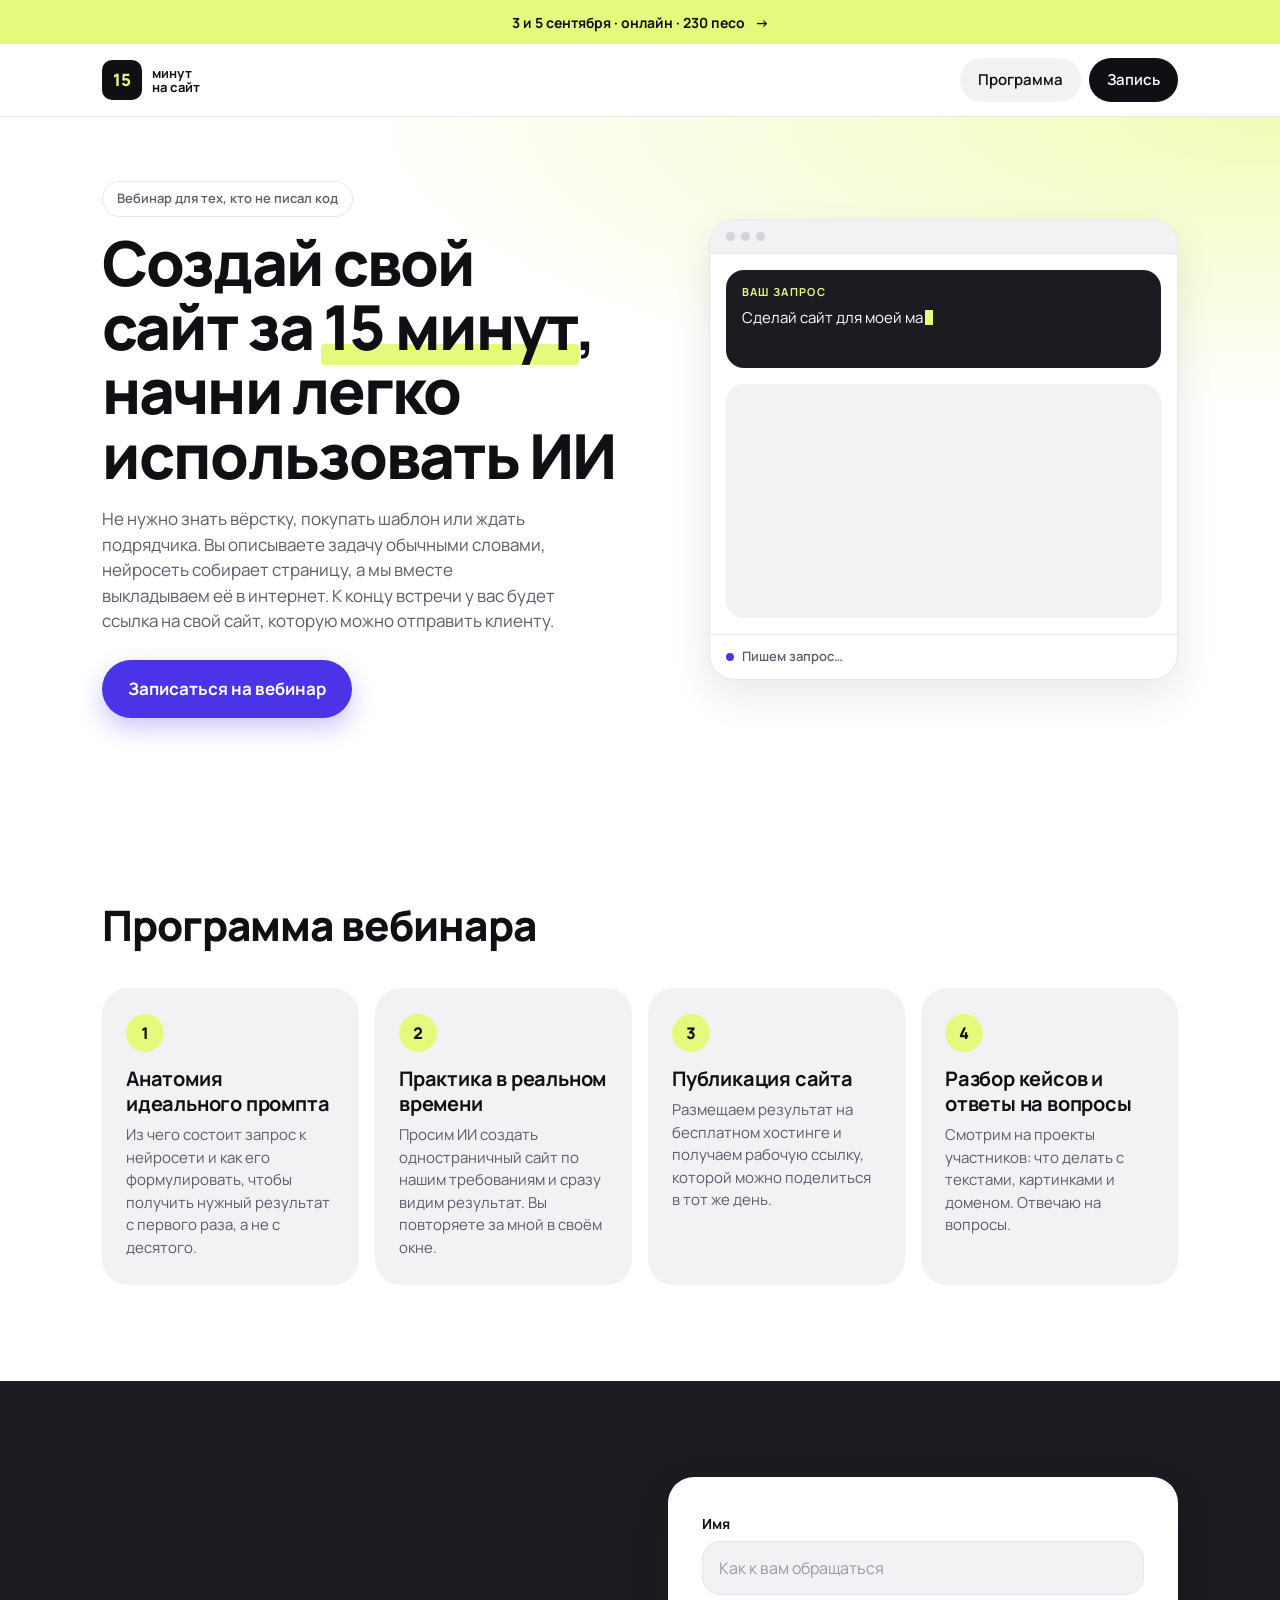
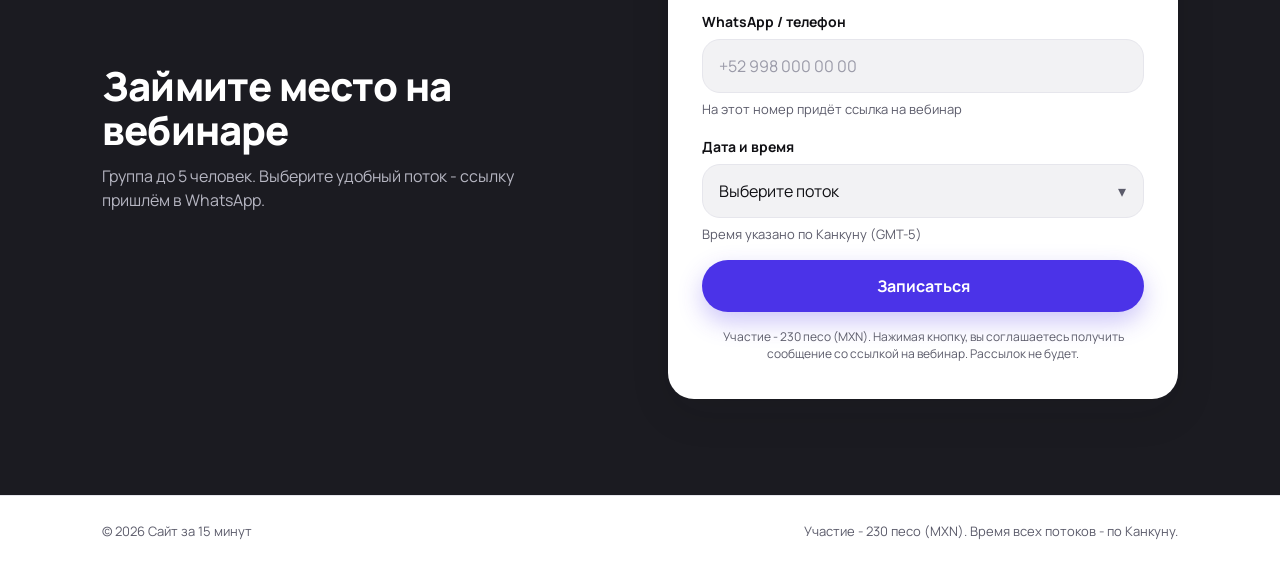
==== index.html @ 98f20315 "initial commit Co-Authored-By: Claude Opus 5 <noreply@anthropic.com>" ====
<!DOCTYPE html>
<html lang="ru">
<head>
<meta charset="utf-8">
<meta name="viewport" content="width=device-width, initial-scale=1, viewport-fit=cover">
<meta name="theme-color" content="#ffffff">
<title>Сайт за 15 минут с помощью ИИ - онлайн-вебинар</title>
<meta name="description" content="Онлайн-вебинар: создаём и публикуем настоящий сайт за 15 минут с помощью нейросети. Без кода и опыта в разработке. Участие - 230 песо (MXN).">

<!-- Ссылку открывают из WhatsApp, поэтому превью ссылки важно -->
<meta property="og:type" content="website">
<meta property="og:title" content="Создай свой сайт за 15 минут">
<meta property="og:description" content="Вебинар для тех, кто никогда не программировал. Промпт - сайт - рабочая ссылка. Участие - 230 песо.">
<meta property="og:locale" content="ru_RU">

<link rel="preconnect" href="https://fonts.googleapis.com">
<link rel="preconnect" href="https://fonts.gstatic.com" crossorigin>
<link href="https://fonts.googleapis.com/css2?family=Manrope:wght@400;500;600;700;800&display=swap" rel="stylesheet">
<link rel="stylesheet" href="style.css">
</head>
<body id="top">

<a class="skip-link" href="#form">Перейти к записи</a>

<!-- Промо-полоса: единственный яркий акцент в шапке, ведёт сразу к форме -->
<a class="promo" href="#form">
  <span class="promo__text">3 и 5 сентября · онлайн · 230 песо</span>
  <span class="promo__arrow" aria-hidden="true">&rarr;</span>
</a>

<header class="header">
  <div class="wrap header__inner">
    <a class="brand" href="#top">
      <span class="brand__mark">15</span>
      <span class="brand__name">минут<br>на сайт</span>
    </a>
    <nav class="nav" aria-label="Разделы страницы">
      <a class="nav__link" href="#agenda">Программа</a>
      <a class="nav__link nav__link--cta" href="#form">Запись</a>
    </nav>
  </div>
</header>

<main>

  <!-- ГЛАВНЫЙ ЭКРАН -->
  <section class="hero">
    <div class="wrap hero__inner">
      <div class="hero__copy">
        <p class="eyebrow">Вебинар для тех, кто не писал код</p>
        <h1 class="hero__title">Создай свой сайт за&nbsp;<span class="mark">15 минут</span>, начни легко использовать ИИ</h1>
        <p class="hero__sub">
          Не нужно знать вёрстку, покупать шаблон или ждать подрядчика. Вы описываете задачу обычными словами,
          нейросеть собирает страницу, а мы вместе выкладываем её в интернет. К концу встречи у вас будет
          ссылка на свой сайт, которую можно отправить клиенту.
        </p>
        <div class="hero__actions">
          <a class="btn btn--primary btn--lg" href="#form">Записаться на вебинар</a>
        </div>
      </div>

      <!-- Фирменный элемент: запрос превращается в сайт прямо на первом экране -->
      <div class="demo" aria-hidden="true">
        <div class="demo__bar">
          <span class="demo__dot"></span><span class="demo__dot"></span><span class="demo__dot"></span>
        </div>
        <div class="demo__body">
          <div class="demo__prompt">
            <span class="demo__label">Ваш запрос</span>
            <p class="demo__typing"><span class="demo__typed"></span><span class="demo__caret"></span></p>
          </div>
          <div class="demo__preview">
            <span class="ph ph--nav"></span>
            <span class="ph ph--hero"></span>
            <span class="ph ph--line"></span>
            <span class="ph ph--line ph--short"></span>
            <span class="ph ph--grid"></span>
            <span class="ph ph--btn"></span>
          </div>
        </div>
        <div class="demo__status">
          <span class="demo__pulse"></span>
          <span class="demo__statusText">Пишем запрос…</span>
        </div>
      </div>
    </div>
  </section>

  <!-- ПРОГРАММА -->
  <section class="section" id="agenda">
    <div class="wrap">
      <h2 class="section__title">Программа вебинара</h2>

      <ol class="agenda">
        <li class="card reveal">
          <span class="chip">1</span>
          <h3 class="card__title">Анатомия идеального промпта</h3>
          <p class="card__text">Из чего состоит запрос к нейросети и как его формулировать, чтобы получить нужный результат с первого раза, а не с десятого.</p>
        </li>
        <li class="card reveal">
          <span class="chip">2</span>
          <h3 class="card__title">Практика в реальном времени</h3>
          <p class="card__text">Просим ИИ создать одностраничный сайт по нашим требованиям и сразу видим результат. Вы повторяете за мной в своём окне.</p>
        </li>
        <li class="card reveal">
          <span class="chip">3</span>
          <h3 class="card__title">Публикация сайта</h3>
          <p class="card__text">Размещаем результат на бесплатном хостинге и получаем рабочую ссылку, которой можно поделиться в тот же день.</p>
        </li>
        <li class="card reveal">
          <span class="chip">4</span>
          <h3 class="card__title">Разбор кейсов и ответы на вопросы</h3>
          <p class="card__text">Смотрим на проекты участников: что делать с текстами, картинками и доменом. Отвечаю на вопросы.</p>
        </li>
      </ol>
    </div>
  </section>

  <!-- ФОРМА ЗАПИСИ -->
  <section class="signup" id="form">
    <div class="wrap signup__inner">
      <div class="signup__pitch">
        <h2 class="signup__title">Займите место на вебинаре</h2>
        <p class="signup__sub">Группа до 5 человек. Выберите удобный поток - ссылку пришлём в WhatsApp.</p>
      </div>

      <div class="formcard">
        <form class="form" id="signupForm" action="https://formspree.io/f/xkjnnkjz" method="POST" novalidate>
          <div class="field">
            <label class="label" for="name">Имя</label>
            <input class="input" id="name" name="name" type="text" required autocomplete="given-name" placeholder="Как к вам обращаться">
          </div>

          <div class="field">
            <label class="label" for="phone">WhatsApp / телефон</label>
            <input class="input" id="phone" name="phone" type="tel" required inputmode="tel" autocomplete="tel" placeholder="+52 998 000 00 00">
            <p class="hint">На этот номер придёт ссылка на вебинар</p>
          </div>

          <!-- Занятость потоков берётся из slots.js, разметка ниже - запасной вариант -->
          <div class="field" id="sessionField">
            <label class="label" for="session">Дата и время</label>
            <div class="select">
              <select class="input" id="session" name="session" required>
                <option value="" disabled selected>Выберите поток</option>
                <option value="3 сентября, 10:30">3 сентября, 10:30</option>
                <option value="3 сентября, 19:30">3 сентября, 19:30</option>
                <option value="5 сентября, 10:30">5 сентября, 10:30</option>
                <option value="5 сентября, 19:30">5 сентября, 19:30</option>
              </select>
              <span class="select__arrow" aria-hidden="true">&#9662;</span>
            </div>
            <p class="hint">Время указано по Канкуну (GMT-5)</p>
          </div>

          <!-- Уходит в заявку вместо списка потоков, когда все они заполнены -->
          <input type="hidden" id="waitlistSession" name="session" value="Лист ожидания: все потоки заполнены" disabled>

          <p class="notice" id="waitlistNotice" role="status" hidden>
            К сожалению, все даты заполнены, мы добавим вас в список ожидания, если вдруг кто-то отменится.
            Либо напишите, какие другие даты вам были бы удобны: мы постараемся запланировать следующие
            мероприятия на самые популярные даты.
          </p>

          <div class="field" id="waitlistField" hidden>
            <label class="label" for="preferred">Комментарий</label>
            <textarea class="input input--area" id="preferred" name="preferred_dates" rows="3" placeholder="Напишите Ваши пожелания" disabled></textarea>
          </div>

          <!-- Служебные поля Formspree: тема письма и ловушка для ботов -->
          <input type="hidden" name="_subject" value="Заявка на вебинар: сайт за 15 минут">
          <input class="gotcha" type="text" name="_gotcha" tabindex="-1" autocomplete="off" aria-hidden="true">

          <button class="btn btn--primary btn--block" id="submitBtn" type="submit">Записаться</button>
          <p class="form__note">Участие - 230 песо (MXN). Нажимая кнопку, вы соглашаетесь получить сообщение со ссылкой на вебинар. Рассылок не будет.</p>
          <p class="form__error" id="formError" role="alert" hidden></p>
        </form>

        <div class="success" id="formSuccess" hidden>
          <span class="success__badge" aria-hidden="true">&#10003;</span>
          <h3 class="success__title" id="successTitle">Вы записаны</h3>
          <p class="success__text" id="successText">Ссылку пришлём в WhatsApp за час до начала. До встречи!</p>
          <button class="btn btn--ghost" id="backBtn" type="button">Заполнить форму ещё раз</button>
        </div>
      </div>
    </div>
  </section>

</main>

<footer class="footer">
  <div class="wrap footer__inner">
    <p class="footer__copy">&copy; <span id="year">2026</span> Сайт за 15 минут</p>
    <p class="footer__note">Участие - 230 песо (MXN). Время всех потоков - по Канкуну.</p>
  </div>
</footer>

<!-- Липкая кнопка на телефоне: главный путь к конверсии -->
<div class="dock" id="dock" hidden>
  <a class="btn btn--primary btn--block" href="#form">Записаться на вебинар</a>
</div>

<!-- Занятость потоков: правится вручную, подключается до основного скрипта -->
<script src="slots.js"></script>
<script src="script.js"></script>
</body>
</html>
---- style.css ----
/* =========================================================
   Сайт за 15 минут - лендинг вебинара
   Подход mobile-first: базовые стили описывают телефон,
   медиазапросы (min-width) только расширяют макет.
   ========================================================= */

/* ---------- Токены ---------- */
:root {
  --ink: #101014;
  --ink-soft: #5c5c6b;
  --paper: #ffffff;
  --mist: #f2f2f4;
  --line: #e6e6ec;
  --lime: #e4fa7c;
  --lime-deep: #cfef4e;
  --violet: #4b33e8;
  --violet-dark: #3a25c4;
  --coal: #1b1b21;

  --radius-sm: 12px;
  --radius: 18px;
  --radius-lg: 26px;
  --radius-pill: 999px;

  --shadow-sm: 0 2px 10px rgba(16, 16, 20, .06);
  --shadow-md: 0 14px 40px rgba(16, 16, 20, .10);
  --shadow-cta: 0 10px 24px rgba(75, 51, 232, .28);

  --gap: 16px;
  --pad-x: 20px;           /* горизонтальные поля страницы на телефоне */
  --header-h: 60px;

  --font: "Manrope", -apple-system, BlinkMacSystemFont, "Segoe UI", Roboto, Arial, sans-serif;
}

/* ---------- Сброс ---------- */
*, *::before, *::after { box-sizing: border-box; }

html {
  -webkit-text-size-adjust: 100%;
  scroll-behavior: smooth;
}

body {
  margin: 0;
  background: var(--paper);
  color: var(--ink);
  font-family: var(--font);
  font-size: 16px;
  line-height: 1.5;
  -webkit-font-smoothing: antialiased;
  overflow-x: hidden;            /* страховка от горизонтального скролла на телефоне */
}

h1, h2, h3, p, ul, ol, figure { margin: 0; }
ul, ol { padding: 0; list-style: none; }
img { max-width: 100%; display: block; }
a { color: inherit; text-decoration: none; }
button, input, select { font: inherit; color: inherit; }

[hidden] { display: none !important; }

/* Видимый фокус для клавиатуры - не убираем аутлайн совсем */
:focus-visible {
  outline: 3px solid var(--violet);
  outline-offset: 2px;
  border-radius: 6px;
}

.skip-link {
  position: absolute;
  left: -9999px;
  top: 0;
  z-index: 100;
  padding: 12px 18px;
  background: var(--ink);
  color: var(--paper);
  border-radius: 0 0 var(--radius-sm) 0;
}
.skip-link:focus { left: 0; }

/* Общий контейнер */
.wrap {
  width: 100%;
  max-width: 1140px;
  margin: 0 auto;
  padding: 0 var(--pad-x);
}

/* Якорные переходы не прячутся под липкой шапкой */
:target { scroll-margin-top: calc(var(--header-h) + 12px); }
#agenda, #form { scroll-margin-top: calc(var(--header-h) + 12px); }

/* ---------- Промо-полоса ---------- */
.promo {
  display: flex;
  align-items: center;
  justify-content: center;
  gap: 10px;
  min-height: 44px;                 /* комфортная зона нажатия */
  padding: 10px 16px;
  background: var(--lime);
  color: var(--ink);
  font-size: 14px;
  font-weight: 700;
  text-align: center;
}
.promo__arrow { transition: transform .2s ease; }
.promo:hover .promo__arrow { transform: translateX(4px); }

/* ---------- Шапка ---------- */
.header {
  position: sticky;
  top: 0;
  z-index: 40;
  background: rgba(255, 255, 255, .88);
  backdrop-filter: saturate(180%) blur(12px);
  -webkit-backdrop-filter: saturate(180%) blur(12px);
  border-bottom: 1px solid var(--line);
}

.header__inner {
  display: flex;
  align-items: center;
  justify-content: space-between;
  gap: 12px;
  min-height: var(--header-h);
}

.brand {
  display: flex;
  align-items: center;
  gap: 10px;
}
.brand__mark {
  display: grid;
  place-items: center;
  width: 34px;
  height: 34px;
  background: var(--ink);
  color: var(--lime);
  border-radius: 10px;
  font-size: 15px;
  font-weight: 800;
  letter-spacing: -.02em;
}
.brand__name {
  font-size: 12px;
  font-weight: 700;
  line-height: 1.1;
  letter-spacing: .01em;
  text-transform: lowercase;
}

.nav {
  display: flex;
  align-items: center;
  gap: 8px;
}
/* Всего два раздела - бургер не нужен, компактные пилюли надёжнее на телефоне */
.nav__link {
  padding: 9px 14px;
  border-radius: var(--radius-pill);
  background: var(--mist);
  font-size: 14px;
  font-weight: 600;
  white-space: nowrap;
  transition: background .2s ease, color .2s ease;
}
.nav__link:hover { background: #e7e7ec; }
.nav__link--cta {
  background: var(--ink);
  color: var(--paper);
}
.nav__link--cta:hover { background: #26262e; }

/* ---------- Кнопки ---------- */
.btn {
  display: inline-flex;
  align-items: center;
  justify-content: center;
  gap: 8px;
  min-height: 52px;
  padding: 14px 26px;
  border: 0;
  border-radius: var(--radius-pill);
  font-size: 16px;
  font-weight: 700;
  text-align: center;
  cursor: pointer;
  transition: transform .12s ease, background .2s ease, box-shadow .2s ease;
}
.btn:active { transform: translateY(1px); }

.btn--primary {
  background: var(--violet);
  color: #fff;
  box-shadow: var(--shadow-cta);
}
.btn--primary:hover { background: var(--violet-dark); }

.btn--lg {
  min-height: 58px;
  font-size: 17px;
}
.btn--block {
  display: flex;
  width: 100%;
}
.btn--ghost {
  background: transparent;
  border: 1.5px solid var(--line);
  color: var(--ink);
}
.btn--ghost:hover { background: var(--mist); }

.btn.is-busy {
  background: var(--ink-soft);
  box-shadow: none;
  pointer-events: none;
}

/* ---------- Хиро ---------- */
.hero {
  padding: 28px 0 40px;
  background:
    radial-gradient(120% 70% at 100% 0%, rgba(228, 250, 124, .55) 0%, rgba(228, 250, 124, 0) 60%),
    var(--paper);
}

.hero__inner {
  display: flex;
  flex-direction: column;
  gap: 28px;
}

.eyebrow {
  display: inline-block;
  margin-bottom: 14px;
  padding: 7px 14px;
  border: 1px solid var(--line);
  border-radius: var(--radius-pill);
  background: var(--paper);
  font-size: 13px;
  font-weight: 600;
  color: var(--ink-soft);
}

.hero__title {
  position: relative;                     /* контекст наложения для маркера под текстом */
  z-index: 0;
  font-size: clamp(32px, 8.5vw, 62px);   /* шкала растёт от телефона к десктопу */
  font-weight: 800;
  line-height: 1.04;
  letter-spacing: -.03em;
  text-wrap: balance;
}

/* Маркер как в референсе: акцент лежит под текстом, а не заливает его */
.mark {
  position: relative;
  white-space: nowrap;
}
.mark::after {
  content: "";
  position: absolute;
  left: -2px;
  right: -2px;
  bottom: .06em;
  height: .34em;
  background: var(--lime);
  border-radius: 4px;
  z-index: -1;
}

.hero__sub {
  margin-top: 18px;
  max-width: 46ch;
  font-size: 16px;
  color: var(--ink-soft);
}

.hero__actions { margin-top: 26px; }

/* ---------- Демонстрация «запрос - сайт» ---------- */
.demo {
  border: 1px solid var(--line);
  border-radius: var(--radius-lg);
  background: var(--paper);
  box-shadow: var(--shadow-md);
  overflow: hidden;
}

.demo__bar {
  display: flex;
  align-items: center;
  gap: 6px;
  padding: 12px 16px;
  background: var(--mist);
  border-bottom: 1px solid var(--line);
}
.demo__dot {
  width: 9px;
  height: 9px;
  border-radius: 50%;
  background: #d3d3dc;
}
.demo__body { padding: 16px; }

.demo__prompt {
  padding: 14px 16px;
  border-radius: var(--radius);
  background: var(--coal);
  color: #fff;
}
.demo__label {
  display: block;
  margin-bottom: 6px;
  font-size: 11px;
  font-weight: 700;
  letter-spacing: .12em;
  text-transform: uppercase;
  color: var(--lime);
}
.demo__typing {
  min-height: 3.2em;
  font-size: 14px;
  line-height: 1.6;
}
.demo__caret {
  display: inline-block;
  width: 8px;
  height: 1em;
  margin-left: 2px;
  background: var(--lime);
  vertical-align: -2px;
  animation: blink 1s steps(1) infinite;
}
@keyframes blink { 50% { opacity: 0; } }

.demo__preview {
  display: grid;
  gap: 10px;
  margin-top: 16px;
  padding: 16px;
  border-radius: var(--radius);
  background: var(--mist);
}
.ph {
  display: block;
  border-radius: 6px;
  background: #dcdce4;
  opacity: 0;
  transform: translateY(8px);
  transition: opacity .45s ease, transform .45s ease;
}
.demo__preview.is-built .ph { opacity: 1; transform: none; }
.demo__preview.is-built .ph:nth-child(1) { transition-delay: .05s; }
.demo__preview.is-built .ph:nth-child(2) { transition-delay: .18s; }
.demo__preview.is-built .ph:nth-child(3) { transition-delay: .31s; }
.demo__preview.is-built .ph:nth-child(4) { transition-delay: .40s; }
.demo__preview.is-built .ph:nth-child(5) { transition-delay: .52s; }
.demo__preview.is-built .ph:nth-child(6) { transition-delay: .66s; }

.ph--nav { width: 45%; height: 10px; }
.ph--hero { height: 44px; background: #c8c8d4; }
.ph--line { height: 8px; }
.ph--short { width: 62%; }
.ph--grid {
  height: 44px;
  background:
    linear-gradient(90deg, #dcdce4 0 32%, transparent 32% 34%, #dcdce4 34% 66%, transparent 66% 68%, #dcdce4 68% 100%);
}
.ph--btn {
  width: 108px;
  height: 26px;
  border-radius: var(--radius-pill);
  background: var(--lime-deep);
}

.demo__status {
  display: flex;
  align-items: center;
  gap: 8px;
  padding: 12px 16px;
  border-top: 1px solid var(--line);
  font-size: 13px;
  font-weight: 600;
  color: var(--ink-soft);
}
.demo__pulse {
  width: 8px;
  height: 8px;
  border-radius: 50%;
  background: var(--violet);
  animation: pulse 1.4s ease-in-out infinite;
}
@keyframes pulse {
  0%, 100% { opacity: .35; transform: scale(.8); }
  50%      { opacity: 1;   transform: scale(1.15); }
}

/* ---------- Секции ---------- */
.section { padding: 48px 0; }

.section__title {
  font-size: clamp(26px, 6.5vw, 42px);
  font-weight: 800;
  line-height: 1.1;
  letter-spacing: -.02em;
}
/* ---------- Программа ---------- */
.agenda {
  display: grid;
  gap: var(--gap);
  margin-top: 26px;
}

.card {
  padding: 22px 20px;
  border-radius: var(--radius-lg);
  background: var(--mist);
  transition: background .2s ease;
}
.card:hover { background: #ececf1; }

/* Порядковый номер шага: круглая таблетка с цифрой */
.chip {
  display: grid;
  place-items: center;
  width: 38px;
  height: 38px;
  margin-bottom: 14px;
  border-radius: var(--radius-pill);
  background: var(--lime);
  font-size: 16px;
  font-weight: 800;
  font-variant-numeric: tabular-nums;
}

.card__title {
  font-size: 19px;
  font-weight: 700;
  line-height: 1.25;
  letter-spacing: -.01em;
}
.card__text {
  margin-top: 8px;
  font-size: 15px;
  color: var(--ink-soft);
}

/* Появление карточек при скролле */
.reveal {
  opacity: 0;
  transform: translateY(14px);
  transition: opacity .5s ease, transform .5s ease;
}
.reveal.is-visible {
  opacity: 1;
  transform: none;
}

/* ---------- Форма записи ---------- */
.signup {
  padding: 48px 0;
  background: var(--coal);
  color: var(--paper);
}

.signup__inner {
  display: grid;
  gap: 28px;
}

.signup__title {
  font-size: clamp(26px, 6.5vw, 40px);
  font-weight: 800;
  line-height: 1.1;
  letter-spacing: -.02em;
}
.signup__sub {
  margin-top: 12px;
  max-width: 46ch;
  color: #b6b6c2;
}

.formcard {
  padding: 22px 18px;
  border-radius: var(--radius-lg);
  background: var(--paper);
  color: var(--ink);
  box-shadow: var(--shadow-md);
}

.form { display: grid; gap: 16px; }

.field { display: grid; gap: 7px; }

.label {
  font-size: 14px;
  font-weight: 700;
}

.input {
  width: 100%;
  min-height: 54px;                /* крупные поля: попасть пальцем с первого раза */
  padding: 14px 16px;
  border: 1.5px solid var(--line);
  border-radius: var(--radius);
  background: var(--mist);
  font-size: 16px;                 /* 16px не даёт iOS зумить страницу при фокусе */
  transition: border-color .2s ease, background .2s ease;
}
.input::placeholder { color: #9a9aa8; }
.input:focus {
  outline: none;
  border-color: var(--violet);
  background: var(--paper);
}
.input.is-invalid {
  border-color: #d92d20;
  background: #fff5f4;
}

.select { position: relative; }
.select .input {
  appearance: none;
  -webkit-appearance: none;
  padding-right: 44px;
}
.select__arrow {
  position: absolute;
  right: 18px;
  top: 50%;
  transform: translateY(-50%);
  pointer-events: none;
  color: var(--ink-soft);
}

.input--area {
  min-height: 104px;
  line-height: 1.5;
  resize: vertical;
}

/* Занятые потоки видно в списке, но выбрать их нельзя */
.input option:disabled { color: #a0a0ad; }

.hint {
  font-size: 13px;
  color: var(--ink-soft);
}

/* Сообщение про лист ожидания: акцент лаймом, без тревожного красного */
.notice {
  padding: 14px 16px;
  border: 1px solid var(--lime-deep);
  border-radius: var(--radius);
  background: #fbfee6;
  font-size: 14px;
  line-height: 1.5;
}

.gotcha {
  position: absolute;
  left: -9999px;
  opacity: 0;
  height: 0;
}

.form__note {
  font-size: 12px;
  line-height: 1.45;
  color: var(--ink-soft);
  text-align: center;
}
.form__error {
  padding: 12px 14px;
  border-radius: var(--radius-sm);
  background: #fff1f0;
  color: #a4231a;
  font-size: 14px;
  font-weight: 600;
}

.success { text-align: center; padding: 18px 4px; }
.success__badge {
  display: grid;
  place-items: center;
  width: 56px;
  height: 56px;
  margin: 0 auto 16px;
  border-radius: 50%;
  background: var(--lime);
  font-size: 24px;
  font-weight: 800;
}
.success__title {
  font-size: 22px;
  font-weight: 800;
  letter-spacing: -.01em;
}
.success__text {
  margin-top: 10px;
  color: var(--ink-soft);
}
.success .btn--ghost { margin-top: 22px; }

/* ---------- Подвал ---------- */
.footer {
  padding: 26px 0;
  border-top: 1px solid var(--line);
}
.footer__inner {
  display: grid;
  gap: 6px;
  font-size: 13px;
  color: var(--ink-soft);
}

/* ---------- Липкая кнопка на телефоне ---------- */
.dock {
  position: fixed;
  left: 0;
  right: 0;
  bottom: 0;
  z-index: 45;
  padding: 10px var(--pad-x) calc(10px + env(safe-area-inset-bottom));
  background: rgba(255, 255, 255, .92);
  backdrop-filter: blur(12px);
  -webkit-backdrop-filter: blur(12px);
  border-top: 1px solid var(--line);
  animation: dock-in .25s ease;
}
@keyframes dock-in {
  from { transform: translateY(100%); }
  to   { transform: none; }
}

/* =========================================================
   Планшет: 600px+
   ========================================================= */
@media (min-width: 600px) {
  :root { --pad-x: 32px; }

  .hero { padding: 44px 0 56px; }
  .hero__sub { font-size: 17px; }

  .section { padding: 72px 0; }
  .agenda { grid-template-columns: 1fr 1fr; }
  .card { padding: 26px 24px; }

  .signup { padding: 72px 0; }
  .formcard { padding: 30px 28px; }

  .footer__inner {
    grid-template-columns: 1fr auto;
    align-items: center;
  }
  .footer__note { text-align: right; }
}

/* =========================================================
   Десктоп: 960px+
   ========================================================= */
@media (min-width: 960px) {
  :root { --header-h: 72px; }

  .brand__mark { width: 40px; height: 40px; font-size: 17px; }
  .brand__name { font-size: 13px; }
  .nav__link { padding: 11px 18px; font-size: 15px; }

  .hero { padding: 64px 0 88px; }
  .hero__inner {
    flex-direction: row;
    align-items: center;
    gap: 56px;
  }
  .hero__copy { flex: 1 1 54%; }
  .demo { flex: 1 1 46%; }
  .demo__typing { font-size: 15px; }
  .ph--hero { height: 56px; }

  .section { padding: 96px 0; }
  .agenda {
    grid-template-columns: repeat(4, 1fr);
    margin-top: 40px;
  }
  .card__title { font-size: 20px; }

  .signup { padding: 96px 0; }
  .signup__inner {
    grid-template-columns: 1fr 1fr;
    gap: 56px;
    align-items: center;
  }
  .formcard { padding: 36px 34px; }

  /* На большом экране липкая кнопка не нужна - CTA и так на виду */
  .dock { display: none !important; }
}

/* ---------- Уважение к системным настройкам ---------- */
@media (prefers-reduced-motion: reduce) {
  html { scroll-behavior: auto; }
  *, *::before, *::after {
    animation-duration: .001ms !important;
    animation-iteration-count: 1 !important;
    transition-duration: .001ms !important;
  }
  .reveal { opacity: 1; transform: none; }
  .ph { opacity: 1; transform: none; }
}
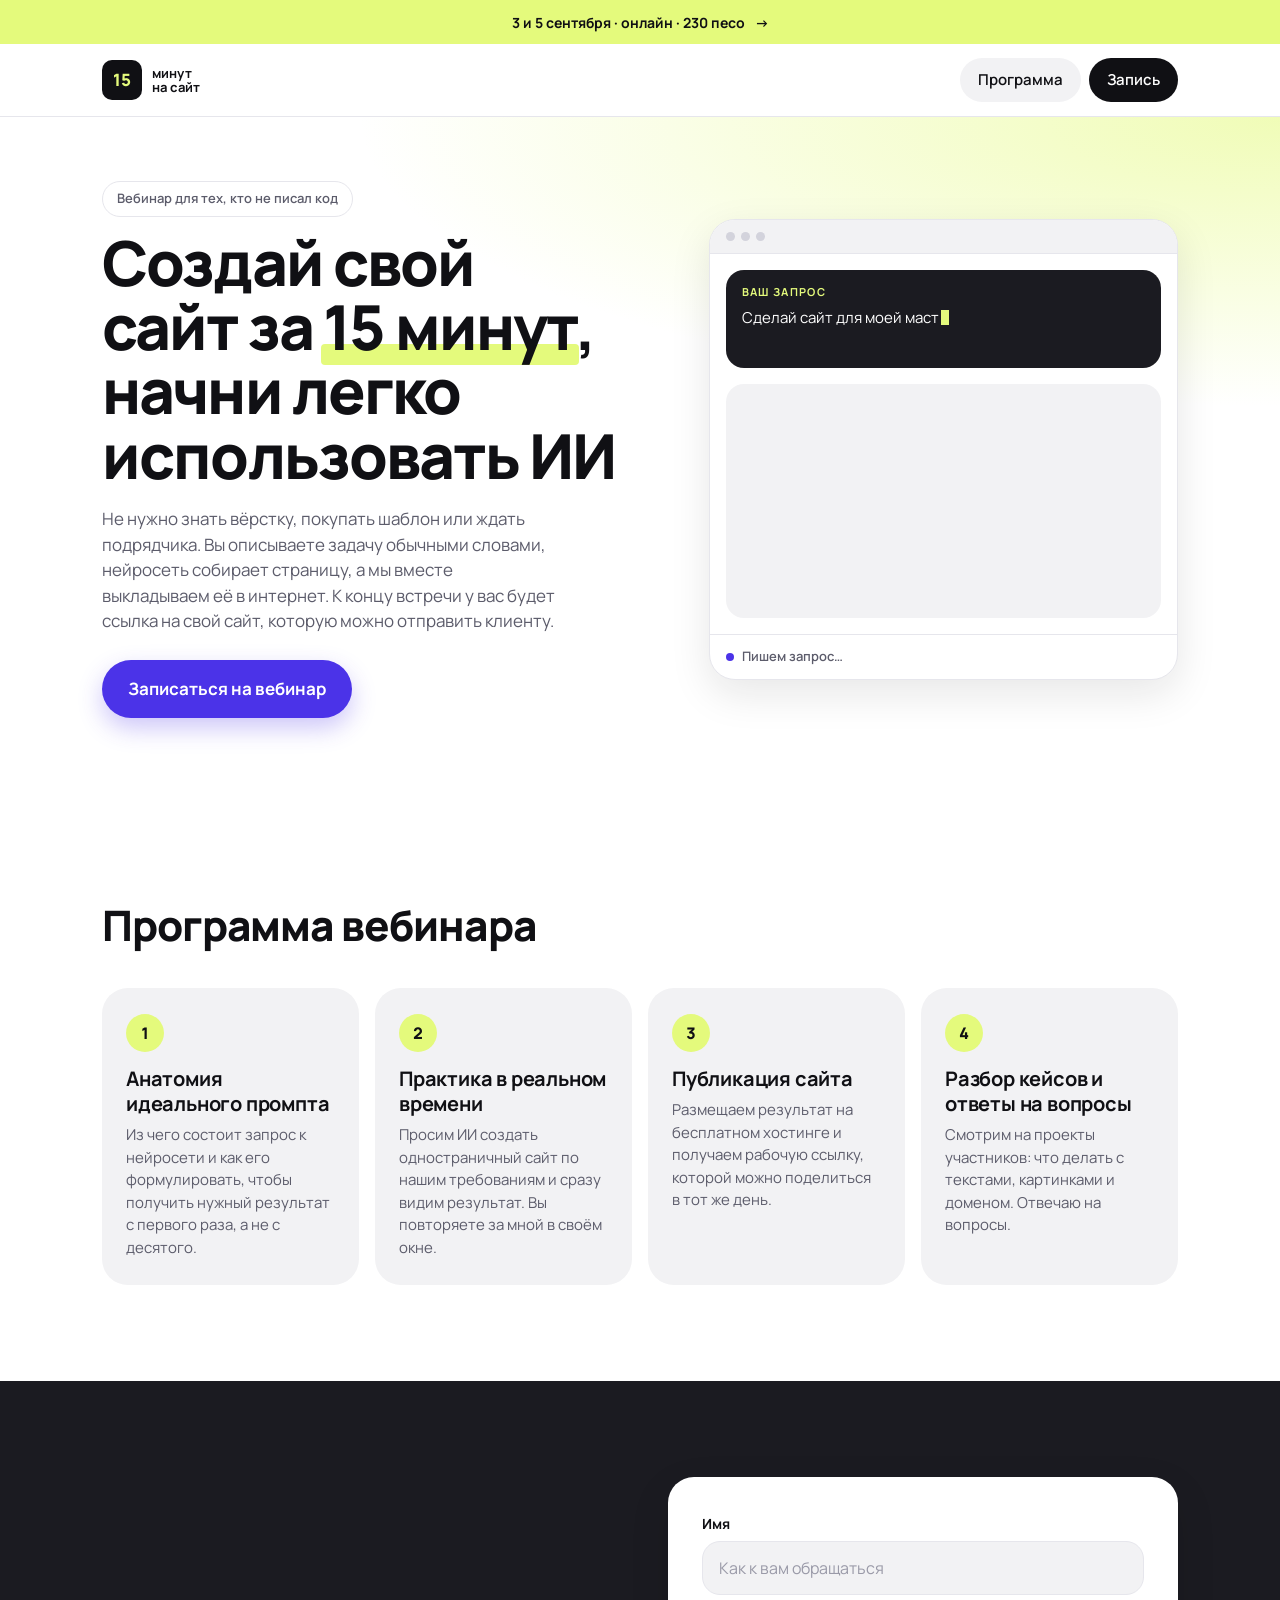
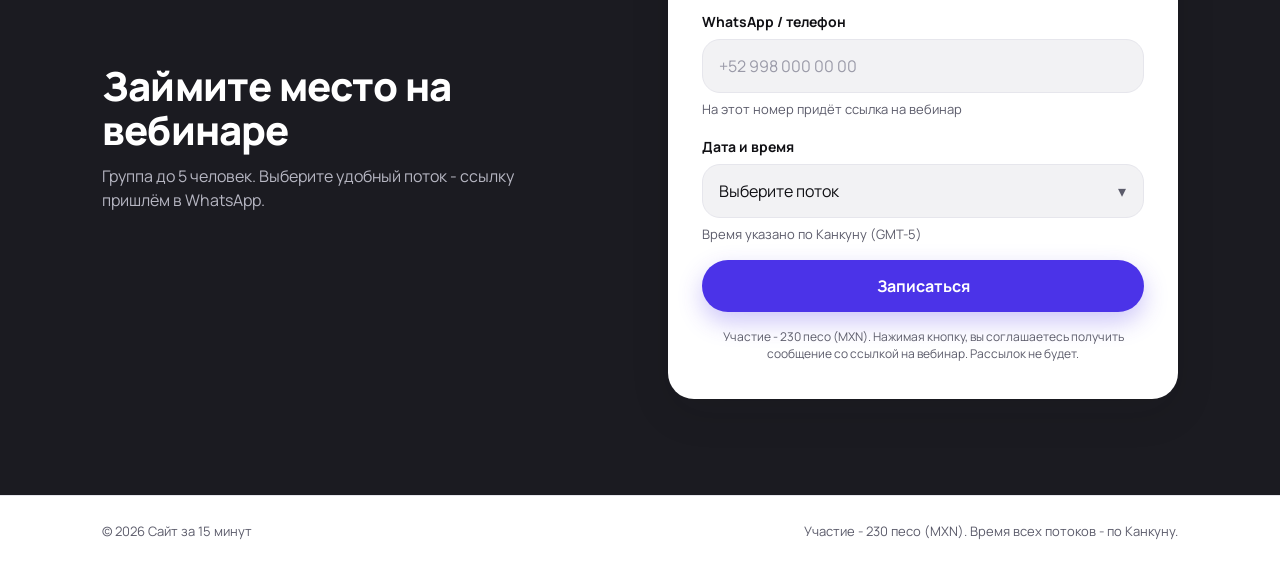
==== commit b1313d58: "add favicon Co-Authored-By: Claude Opus 5 <noreply@anthropic.com>" ====
--- a/index.html
+++ b/index.html
@@ -12,6 +12,9 @@
 <meta property="og:title" content="Создай свой сайт за 15 минут">
 <meta property="og:description" content="Вебинар для тех, кто никогда не программировал. Промпт - сайт - рабочая ссылка. Участие - 230 песо.">
 <meta property="og:locale" content="ru_RU">
+
+<link rel="icon" href="favicon.svg" type="image/svg+xml">
+<link rel="apple-touch-icon" href="favicon.svg">
 
 <link rel="preconnect" href="https://fonts.googleapis.com">
 <link rel="preconnect" href="https://fonts.gstatic.com" crossorigin>
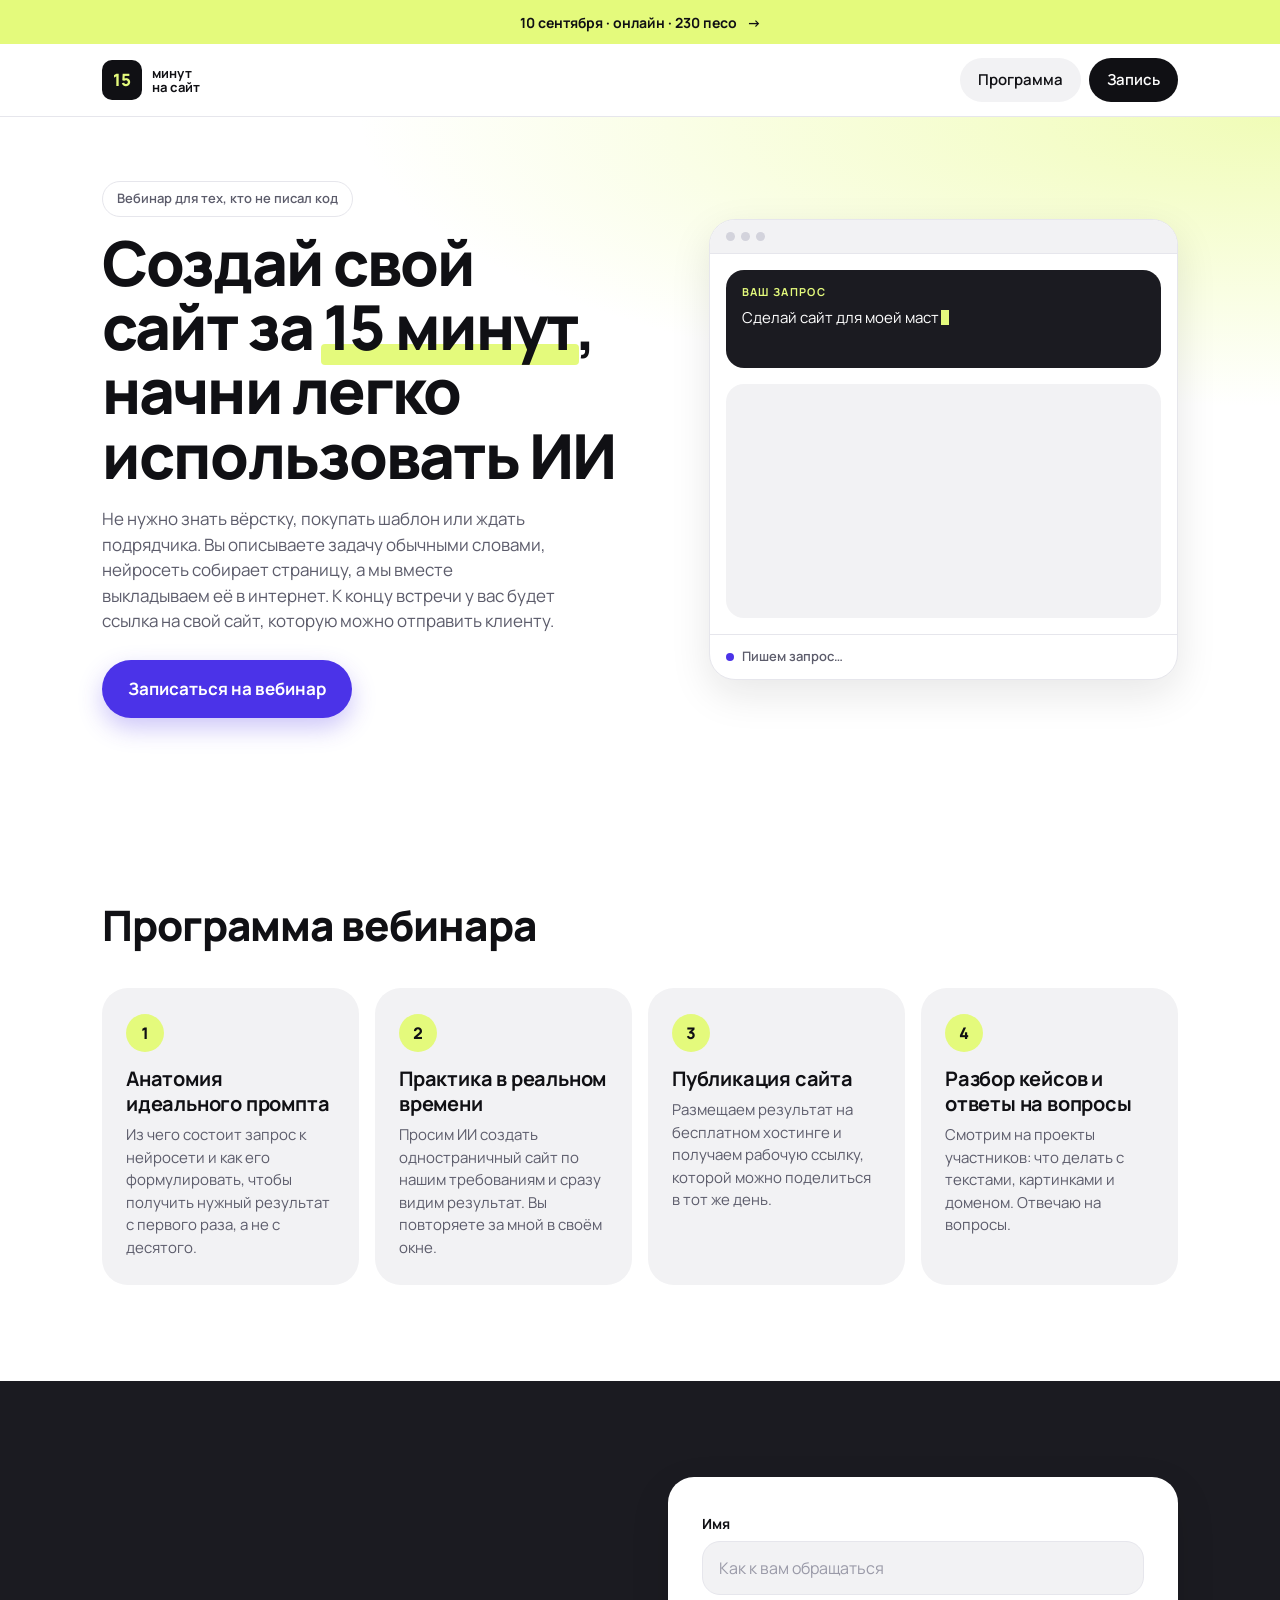
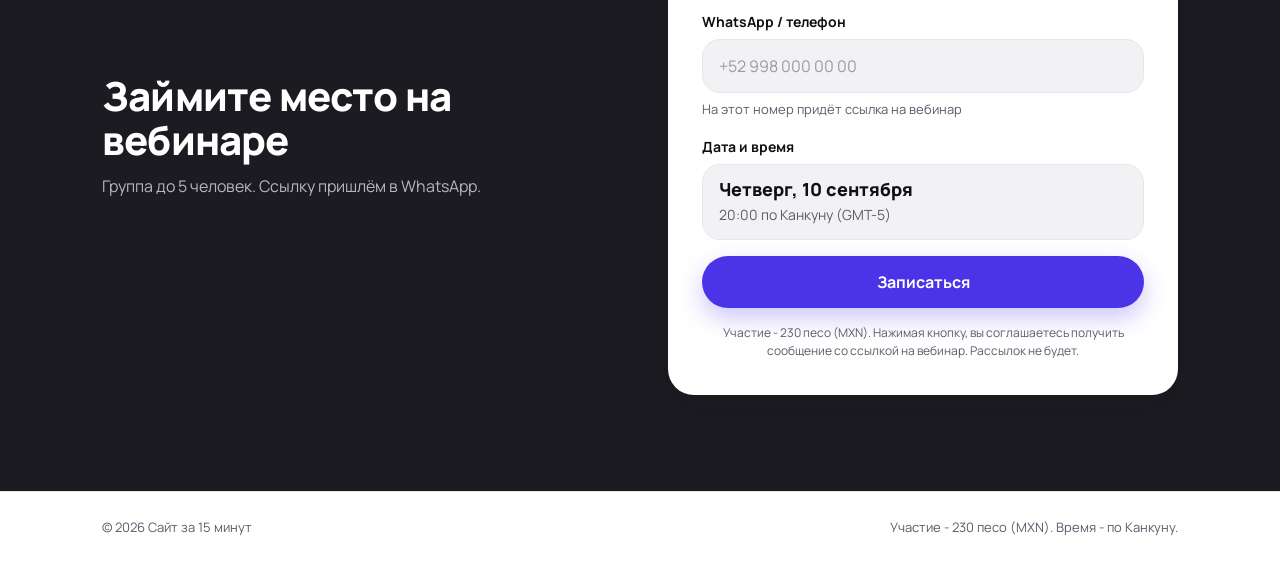
==== commit 817b67d9: "Add webinar mode feature flag (streams vs single date) - config.js holds mode: 'streams' (multi-stre" ====
--- a/index.html
+++ b/index.html
@@ -203,6 +203,8 @@
   <a class="btn btn--primary btn--block" href="#form">Записаться на вебинар</a>
 </div>
 
+<!-- Режим проведения вебинара (feature flag): потоки или конкретная дата -->
+<script src="config.js"></script>
 <!-- Занятость потоков: правится вручную, подключается до основного скрипта -->
 <script src="slots.js"></script>
 <script src="script.js"></script>
--- a/style.css
+++ b/style.css
@@ -544,6 +544,27 @@
   resize: vertical;
 }
 
+/* Режим одной даты: красивый блок вместо выпадающего списка */
+.session-single {
+  display: flex;
+  flex-direction: column;
+  gap: 4px;
+  min-height: 54px;
+  padding: 14px 16px;
+  border: 1.5px solid var(--line);
+  border-radius: var(--radius);
+  background: var(--mist);
+}
+.session-single__date {
+  font-size: 18px;
+  font-weight: 800;
+  line-height: 1.2;
+}
+.session-single__time {
+  font-size: 14px;
+  color: var(--ink-soft);
+}
+
 /* Занятые потоки видно в списке, но выбрать их нельзя */
 .input option:disabled { color: #a0a0ad; }
 
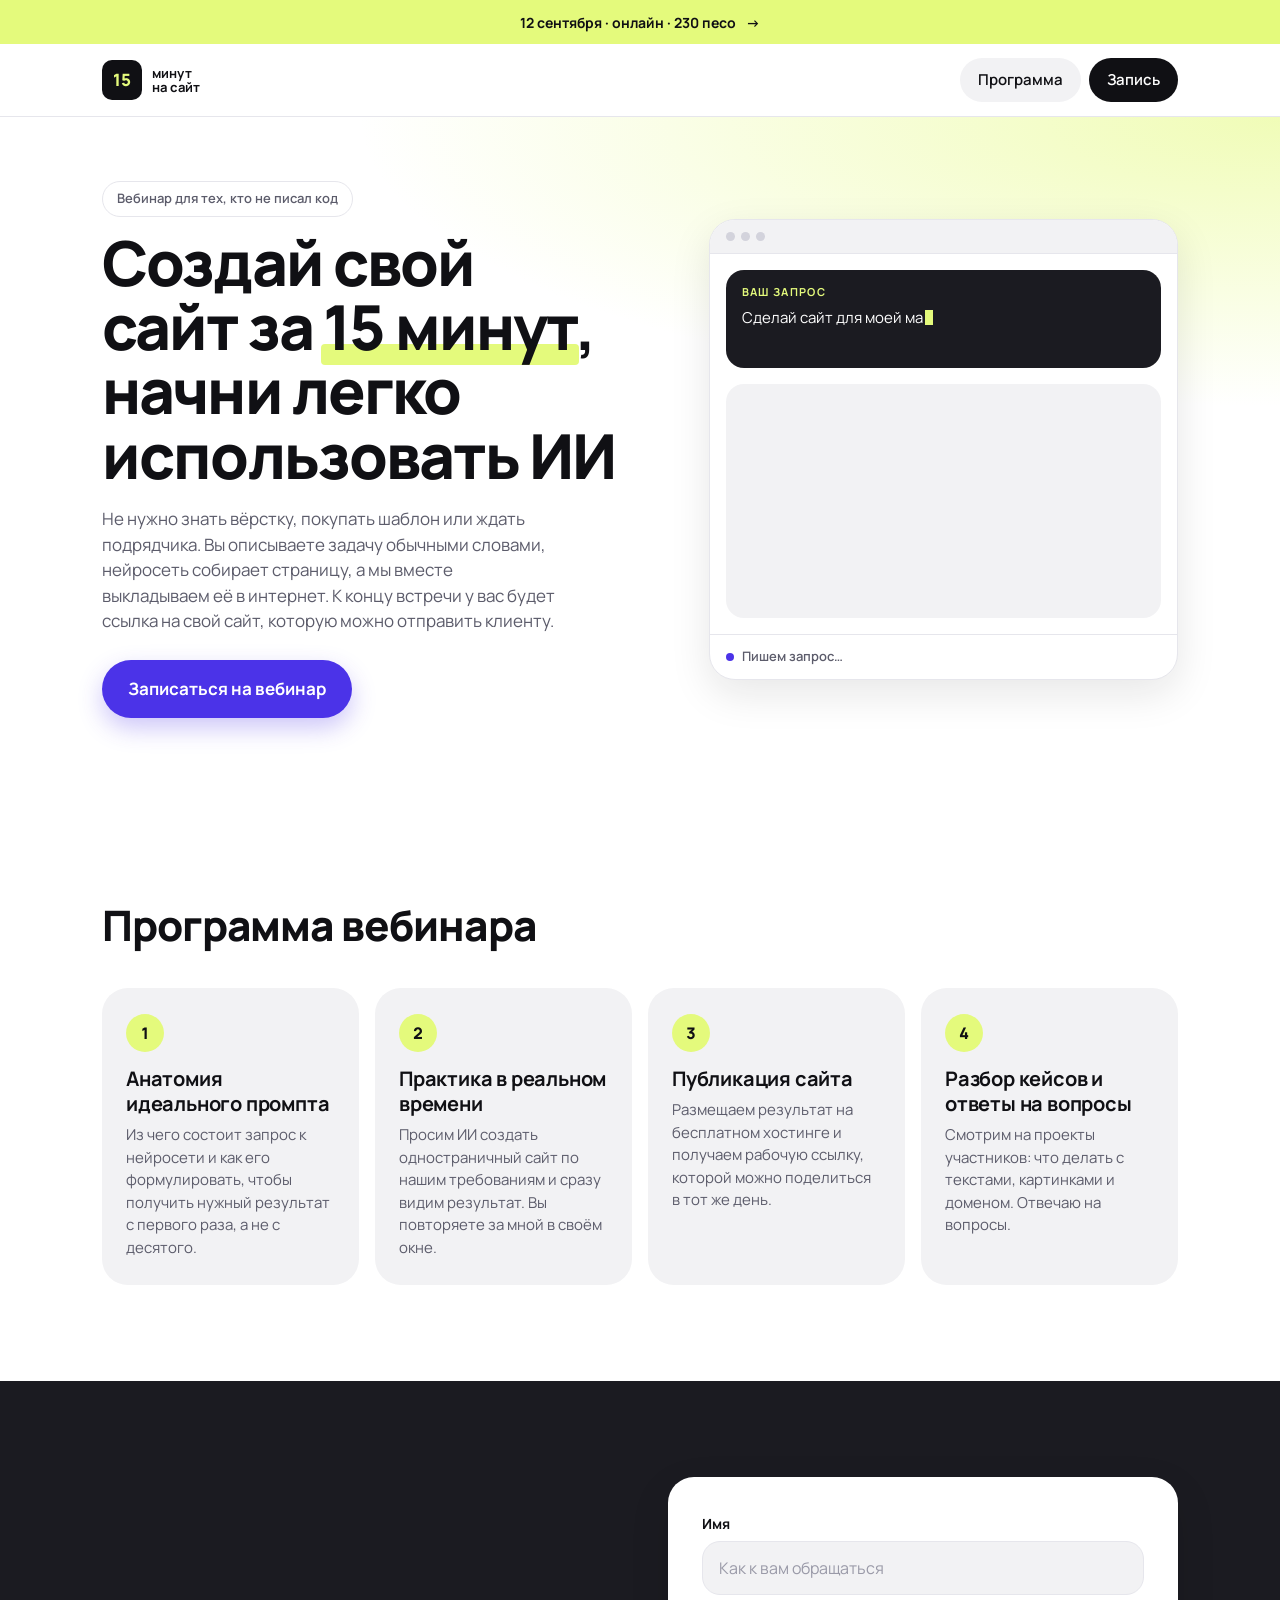
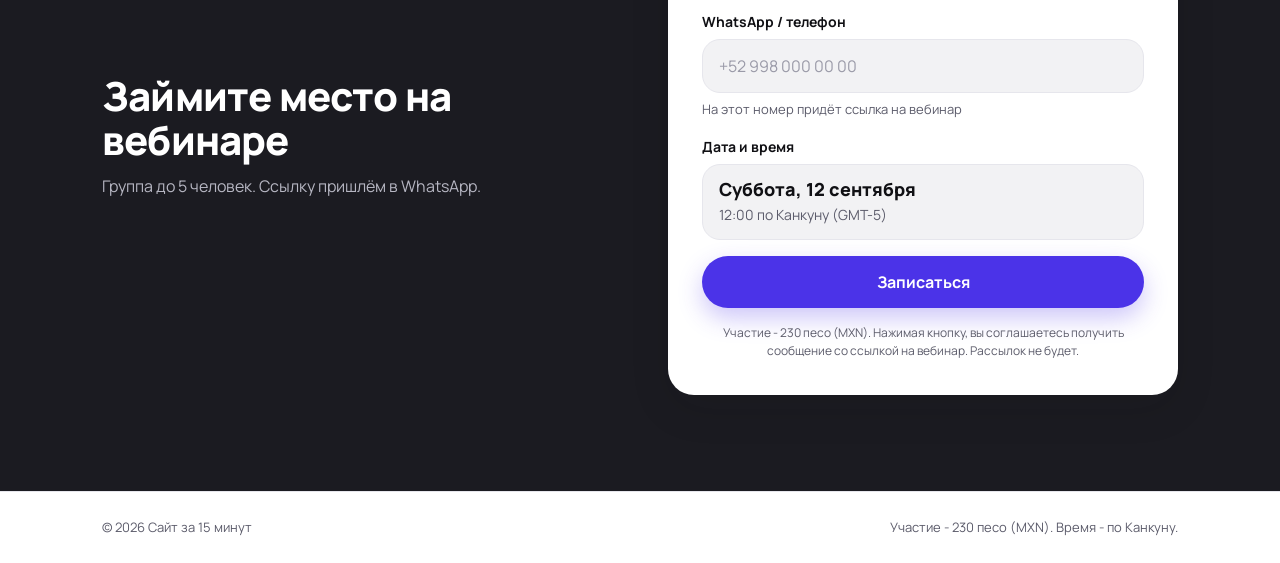
==== commit e57499c1: "Set webinar date to Saturday, 12 September 2026, 12:00 Cancun Co-Authored-By: Claude Opus 5 <noreply" ====
--- a/index.html
+++ b/index.html
@@ -27,7 +27,7 @@
 
 <!-- Промо-полоса: единственный яркий акцент в шапке, ведёт сразу к форме -->
 <a class="promo" href="#form">
-  <span class="promo__text">3 и 5 сентября · онлайн · 230 песо</span>
+  <span class="promo__text">12 сентября · онлайн · 230 песо</span>
   <span class="promo__arrow" aria-hidden="true">&rarr;</span>
 </a>
 
@@ -146,10 +146,7 @@
             <div class="select">
               <select class="input" id="session" name="session" required>
                 <option value="" disabled selected>Выберите поток</option>
-                <option value="3 сентября, 10:30">3 сентября, 10:30</option>
-                <option value="3 сентября, 19:30">3 сентября, 19:30</option>
-                <option value="5 сентября, 10:30">5 сентября, 10:30</option>
-                <option value="5 сентября, 19:30">5 сентября, 19:30</option>
+                <option value="12 сентября, 12:00">12 сентября, 12:00</option>
               </select>
               <span class="select__arrow" aria-hidden="true">&#9662;</span>
             </div>
